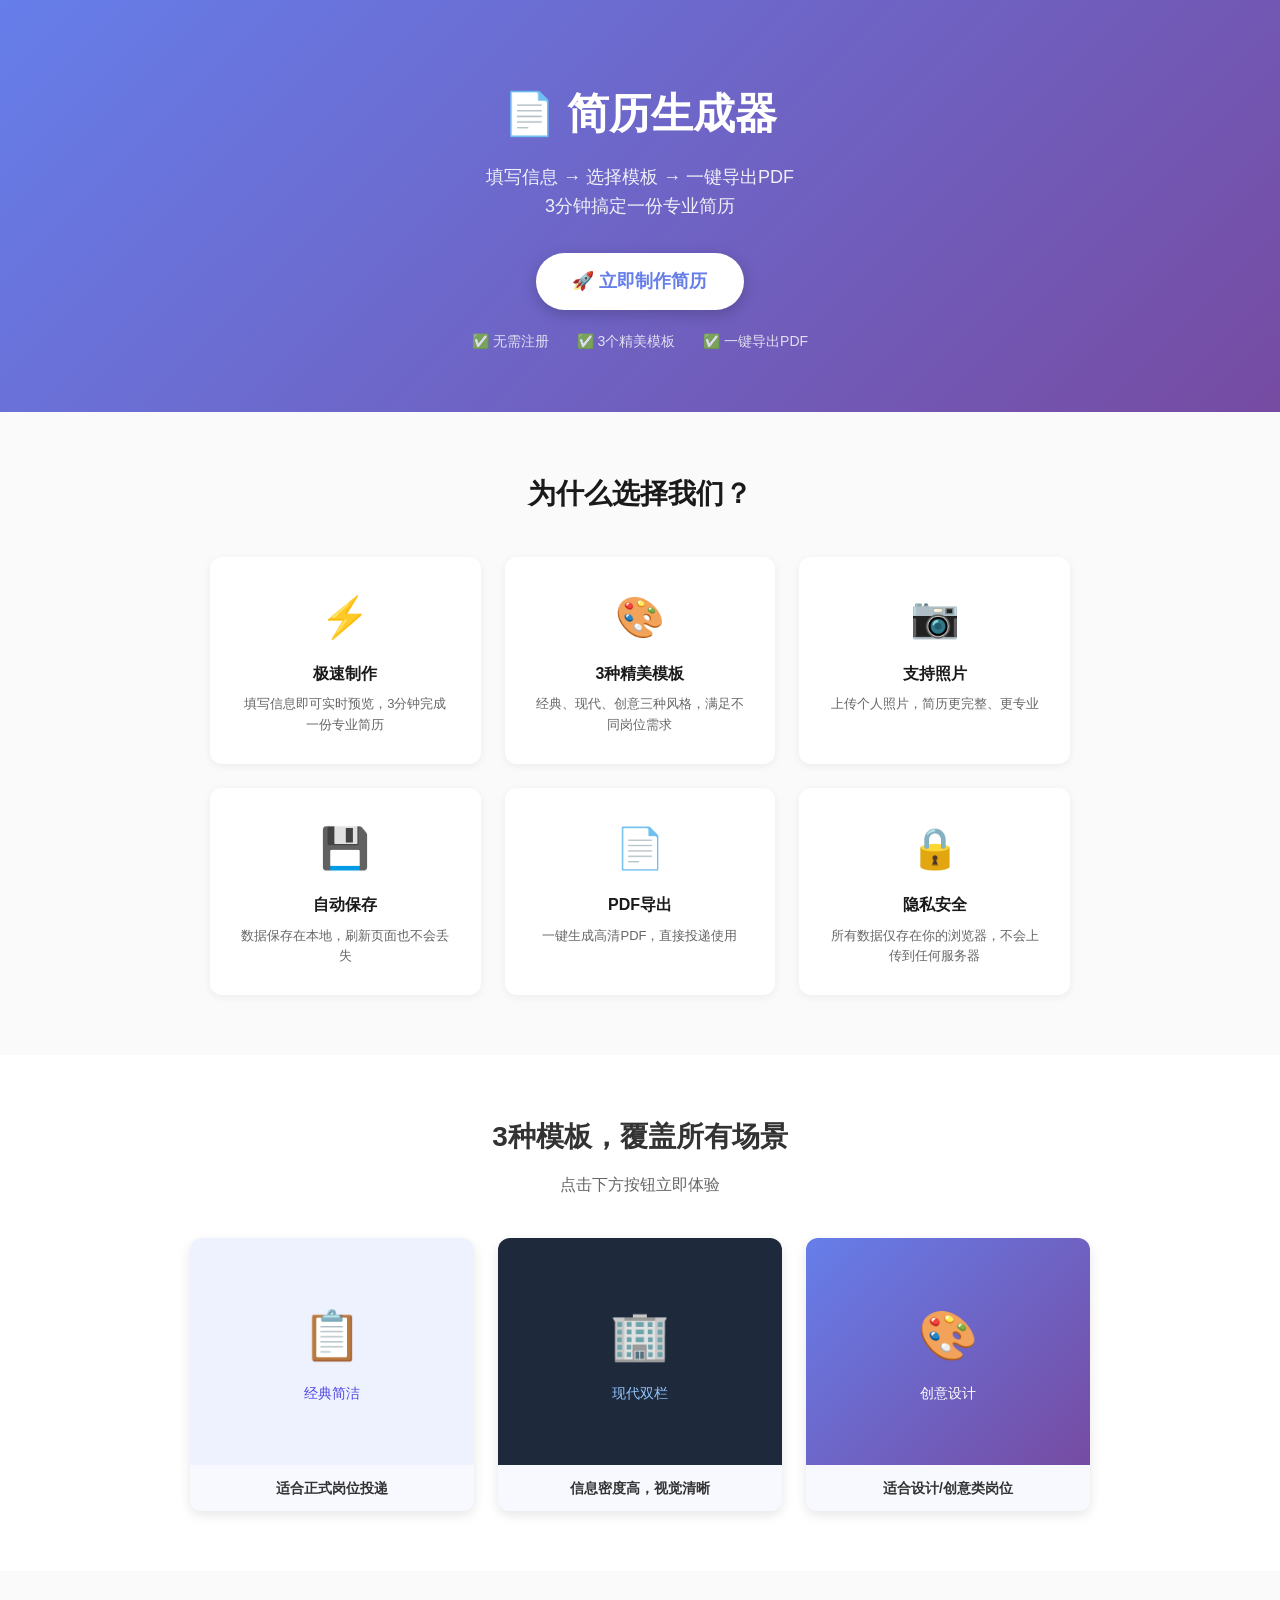
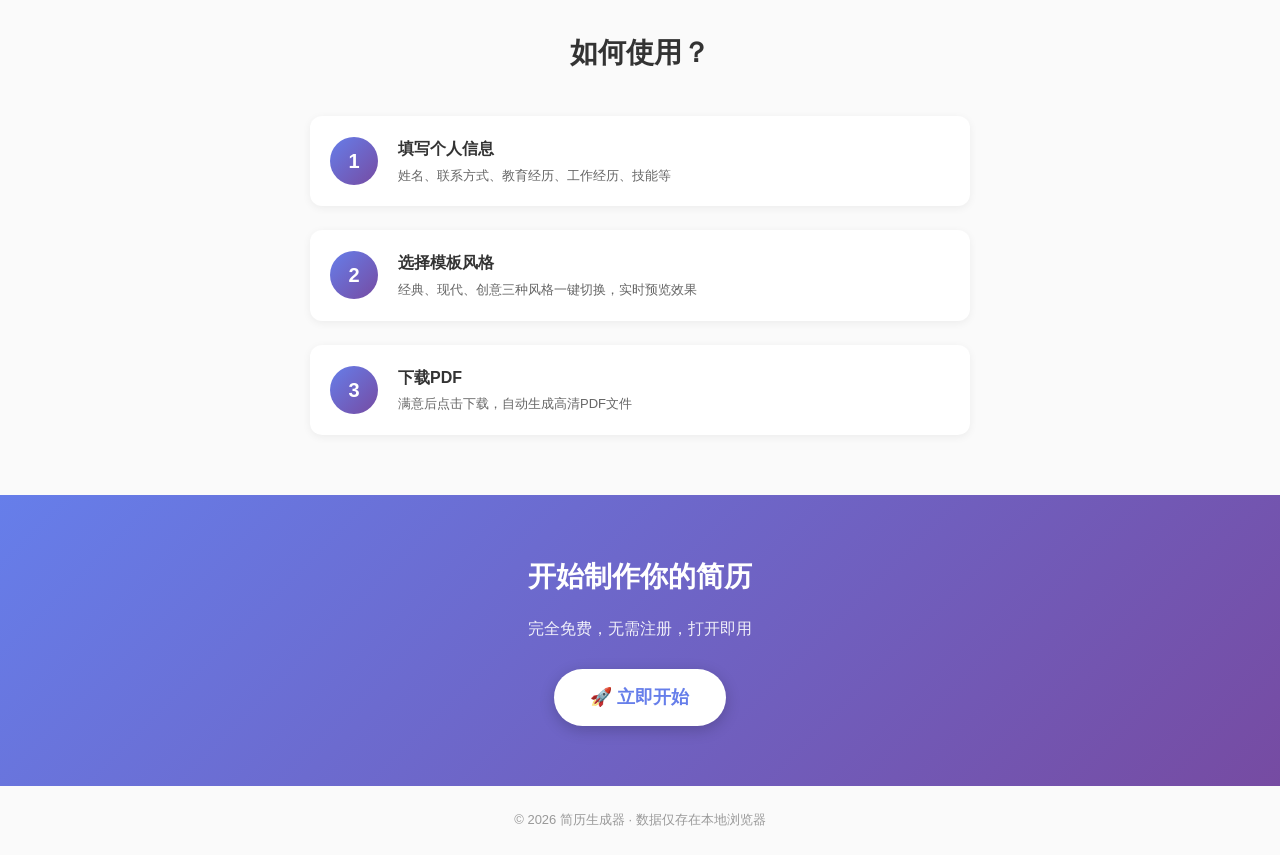
==== landing.html @ 91a82c97 "Initial commit: resume generator with 3 templates" ====
<!DOCTYPE html>
<html lang="zh-CN">
<head>
    <meta charset="UTF-8">
    <meta name="viewport" content="width=device-width, initial-scale=1.0">
    <title>简历生成器 - 3秒生成精美简历，一键导出PDF</title>
    <meta name="description" content="在线简历生成器，3个精美模板，实时预览，一键导出PDF。无需注册，免费使用。">
    <style>
        * { margin: 0; padding: 0; box-sizing: border-box; }
        body {
            font-family: -apple-system, "Microsoft YaHei", "PingFang SC", sans-serif;
            background: #fafafa;
            color: #333;
            line-height: 1.6;
        }

        /* Hero */
        .hero {
            background: linear-gradient(135deg, #667eea 0%, #764ba2 100%);
            color: #fff;
            text-align: center;
            padding: 80px 20px 60px;
        }
        .hero h1 {
            font-size: 42px;
            font-weight: 800;
            margin-bottom: 16px;
        }
        .hero p {
            font-size: 18px;
            opacity: 0.9;
            max-width: 600px;
            margin: 0 auto 32px;
        }
        .hero-cta {
            display: inline-block;
            background: #fff;
            color: #667eea;
            padding: 14px 36px;
            border-radius: 30px;
            font-size: 18px;
            font-weight: 700;
            text-decoration: none;
            transition: transform 0.2s, box-shadow 0.2s;
            box-shadow: 0 4px 15px rgba(0,0,0,0.2);
        }
        .hero-cta:hover {
            transform: translateY(-2px);
            box-shadow: 0 6px 20px rgba(0,0,0,0.3);
        }
        .hero-badges {
            margin-top: 20px;
            font-size: 14px;
            opacity: 0.8;
        }
        .hero-badges span {
            margin: 0 12px;
        }

        /* Features */
        .features {
            max-width: 900px;
            margin: 0 auto;
            padding: 60px 20px;
        }
        .features h2 {
            text-align: center;
            font-size: 28px;
            margin-bottom: 40px;
            color: #1a1a1a;
        }
        .feature-grid {
            display: grid;
            grid-template-columns: repeat(3, 1fr);
            gap: 24px;
        }
        .feature-card {
            background: #fff;
            border-radius: 12px;
            padding: 28px;
            text-align: center;
            box-shadow: 0 2px 8px rgba(0,0,0,0.06);
            transition: transform 0.2s;
        }
        .feature-card:hover {
            transform: translateY(-4px);
        }
        .feature-icon {
            font-size: 40px;
            margin-bottom: 12px;
        }
        .feature-card h3 {
            font-size: 16px;
            margin-bottom: 8px;
            color: #1a1a1a;
        }
        .feature-card p {
            font-size: 13px;
            color: #666;
        }

        /* Templates Preview */
        .templates {
            background: #fff;
            padding: 60px 20px;
        }
        .templates h2 {
            text-align: center;
            font-size: 28px;
            margin-bottom: 12px;
        }
        .templates .subtitle {
            text-align: center;
            color: #666;
            margin-bottom: 40px;
        }
        .template-grid {
            max-width: 900px;
            margin: 0 auto;
            display: grid;
            grid-template-columns: repeat(3, 1fr);
            gap: 24px;
        }
        .template-card {
            border-radius: 12px;
            overflow: hidden;
            box-shadow: 0 4px 12px rgba(0,0,0,0.1);
            transition: transform 0.2s;
        }
        .template-card:hover {
            transform: scale(1.03);
        }
        .template-card img {
            width: 100%;
            display: block;
        }
        .template-card .label {
            background: #f8f9ff;
            padding: 12px;
            text-align: center;
            font-weight: 600;
            font-size: 14px;
        }

        /* How to use */
        .howto {
            max-width: 700px;
            margin: 0 auto;
            padding: 60px 20px;
        }
        .howto h2 {
            text-align: center;
            font-size: 28px;
            margin-bottom: 40px;
        }
        .steps {
            display: flex;
            flex-direction: column;
            gap: 24px;
        }
        .step {
            display: flex;
            align-items: center;
            gap: 20px;
            background: #fff;
            padding: 20px;
            border-radius: 12px;
            box-shadow: 0 2px 8px rgba(0,0,0,0.06);
        }
        .step-num {
            width: 48px;
            height: 48px;
            background: linear-gradient(135deg, #667eea, #764ba2);
            color: #fff;
            border-radius: 50%;
            display: flex;
            align-items: center;
            justify-content: center;
            font-size: 20px;
            font-weight: 700;
            flex-shrink: 0;
        }
        .step-text h3 {
            font-size: 16px;
            margin-bottom: 4px;
        }
        .step-text p {
            font-size: 13px;
            color: #666;
        }

        /* CTA Bottom */
        .cta-bottom {
            background: linear-gradient(135deg, #667eea 0%, #764ba2 100%);
            color: #fff;
            text-align: center;
            padding: 60px 20px;
        }
        .cta-bottom h2 {
            font-size: 28px;
            margin-bottom: 16px;
        }
        .cta-bottom p {
            font-size: 16px;
            opacity: 0.9;
            margin-bottom: 28px;
        }
        .cta-bottom .hero-cta {
            background: #fff;
            color: #667eea;
        }

        /* Footer */
        footer {
            text-align: center;
            padding: 24px;
            color: #999;
            font-size: 13px;
        }

        /* Responsive */
        @media (max-width: 700px) {
            .hero h1 { font-size: 28px; }
            .feature-grid, .template-grid { grid-template-columns: 1fr; }
            .hero { padding: 50px 20px 40px; }
        }
    </style>
</head>
<body>

<section class="hero">
    <h1>📄 简历生成器</h1>
    <p>填写信息 → 选择模板 → 一键导出PDF<br>3分钟搞定一份专业简历</p>
    <a href="index.html" class="hero-cta">🚀 立即制作简历</a>
    <div class="hero-badges">
        <span>✅ 无需注册</span>
        <span>✅ 3个精美模板</span>
        <span>✅ 一键导出PDF</span>
    </div>
</section>

<section class="features">
    <h2>为什么选择我们？</h2>
    <div class="feature-grid">
        <div class="feature-card">
            <div class="feature-icon">⚡</div>
            <h3>极速制作</h3>
            <p>填写信息即可实时预览，3分钟完成一份专业简历</p>
        </div>
        <div class="feature-card">
            <div class="feature-icon">🎨</div>
            <h3>3种精美模板</h3>
            <p>经典、现代、创意三种风格，满足不同岗位需求</p>
        </div>
        <div class="feature-card">
            <div class="feature-icon">📷</div>
            <h3>支持照片</h3>
            <p>上传个人照片，简历更完整、更专业</p>
        </div>
        <div class="feature-card">
            <div class="feature-icon">💾</div>
            <h3>自动保存</h3>
            <p>数据保存在本地，刷新页面也不会丢失</p>
        </div>
        <div class="feature-card">
            <div class="feature-icon">📄</div>
            <h3>PDF导出</h3>
            <p>一键生成高清PDF，直接投递使用</p>
        </div>
        <div class="feature-card">
            <div class="feature-icon">🔒</div>
            <h3>隐私安全</h3>
            <p>所有数据仅存在你的浏览器，不会上传到任何服务器</p>
        </div>
    </div>
</section>

<section class="templates">
    <h2>3种模板，覆盖所有场景</h2>
    <p class="subtitle">点击下方按钮立即体验</p>
    <div class="template-grid">
        <div class="template-card">
            <div style="background:#eef2ff;padding:60px 20px;text-align:center;">
                <div style="font-size:48px;">📋</div>
                <div style="font-size:14px;color:#4f46e5;margin-top:8px;">经典简洁</div>
            </div>
            <div class="label">适合正式岗位投递</div>
        </div>
        <div class="template-card">
            <div style="background:#1e293b;padding:60px 20px;text-align:center;">
                <div style="font-size:48px;">🏢</div>
                <div style="font-size:14px;color:#93c5fd;margin-top:8px;">现代双栏</div>
            </div>
            <div class="label">信息密度高，视觉清晰</div>
        </div>
        <div class="template-card">
            <div style="background:linear-gradient(135deg,#667eea,#764ba2);padding:60px 20px;text-align:center;">
                <div style="font-size:48px;">🎨</div>
                <div style="font-size:14px;color:#fff;margin-top:8px;">创意设计</div>
            </div>
            <div class="label">适合设计/创意类岗位</div>
        </div>
    </div>
</section>

<section class="howto">
    <h2>如何使用？</h2>
    <div class="steps">
        <div class="step">
            <div class="step-num">1</div>
            <div class="step-text">
                <h3>填写个人信息</h3>
                <p>姓名、联系方式、教育经历、工作经历、技能等</p>
            </div>
        </div>
        <div class="step">
            <div class="step-num">2</div>
            <div class="step-text">
                <h3>选择模板风格</h3>
                <p>经典、现代、创意三种风格一键切换，实时预览效果</p>
            </div>
        </div>
        <div class="step">
            <div class="step-num">3</div>
            <div class="step-text">
                <h3>下载PDF</h3>
                <p>满意后点击下载，自动生成高清PDF文件</p>
            </div>
        </div>
    </div>
</section>

<section class="cta-bottom">
    <h2>开始制作你的简历</h2>
    <p>完全免费，无需注册，打开即用</p>
    <a href="index.html" class="hero-cta">🚀 立即开始</a>
</section>

<footer>
    <p>© 2026 简历生成器 · 数据仅存在本地浏览器</p>
</footer>

</body>
</html>
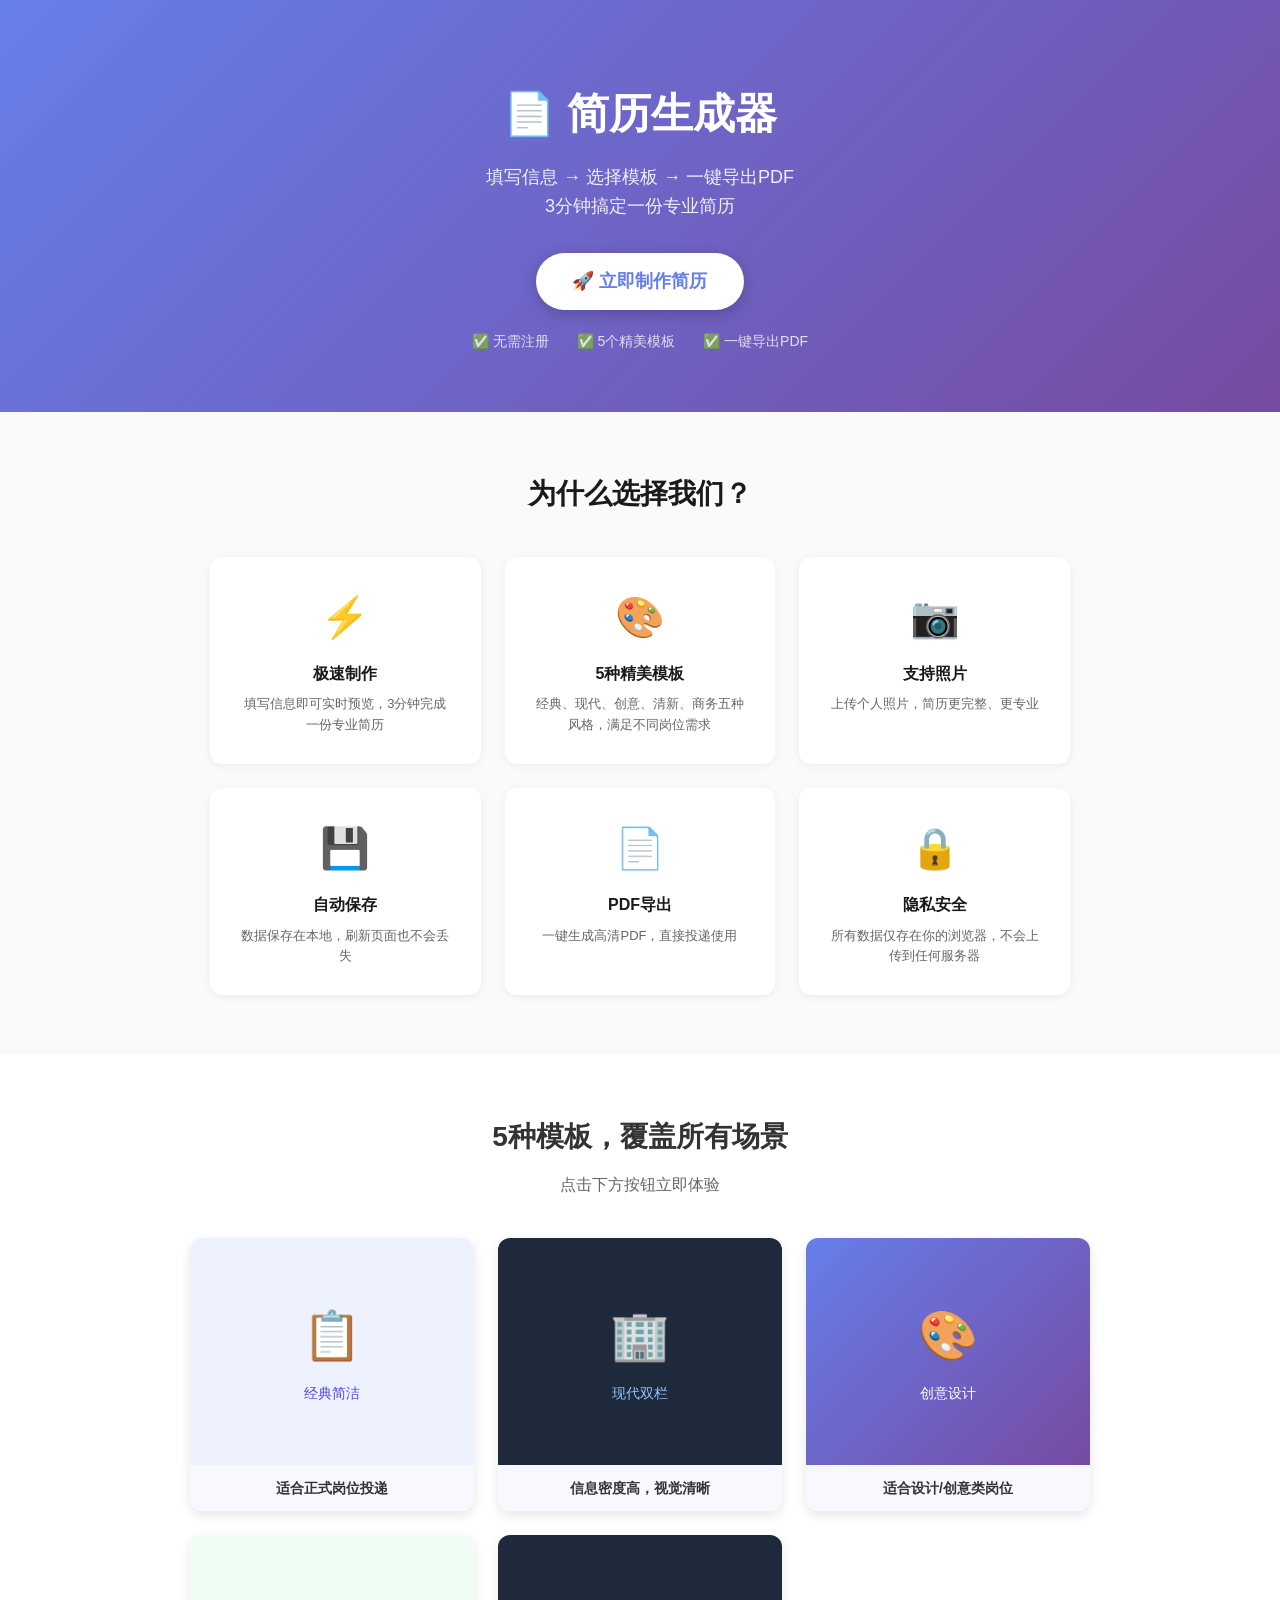
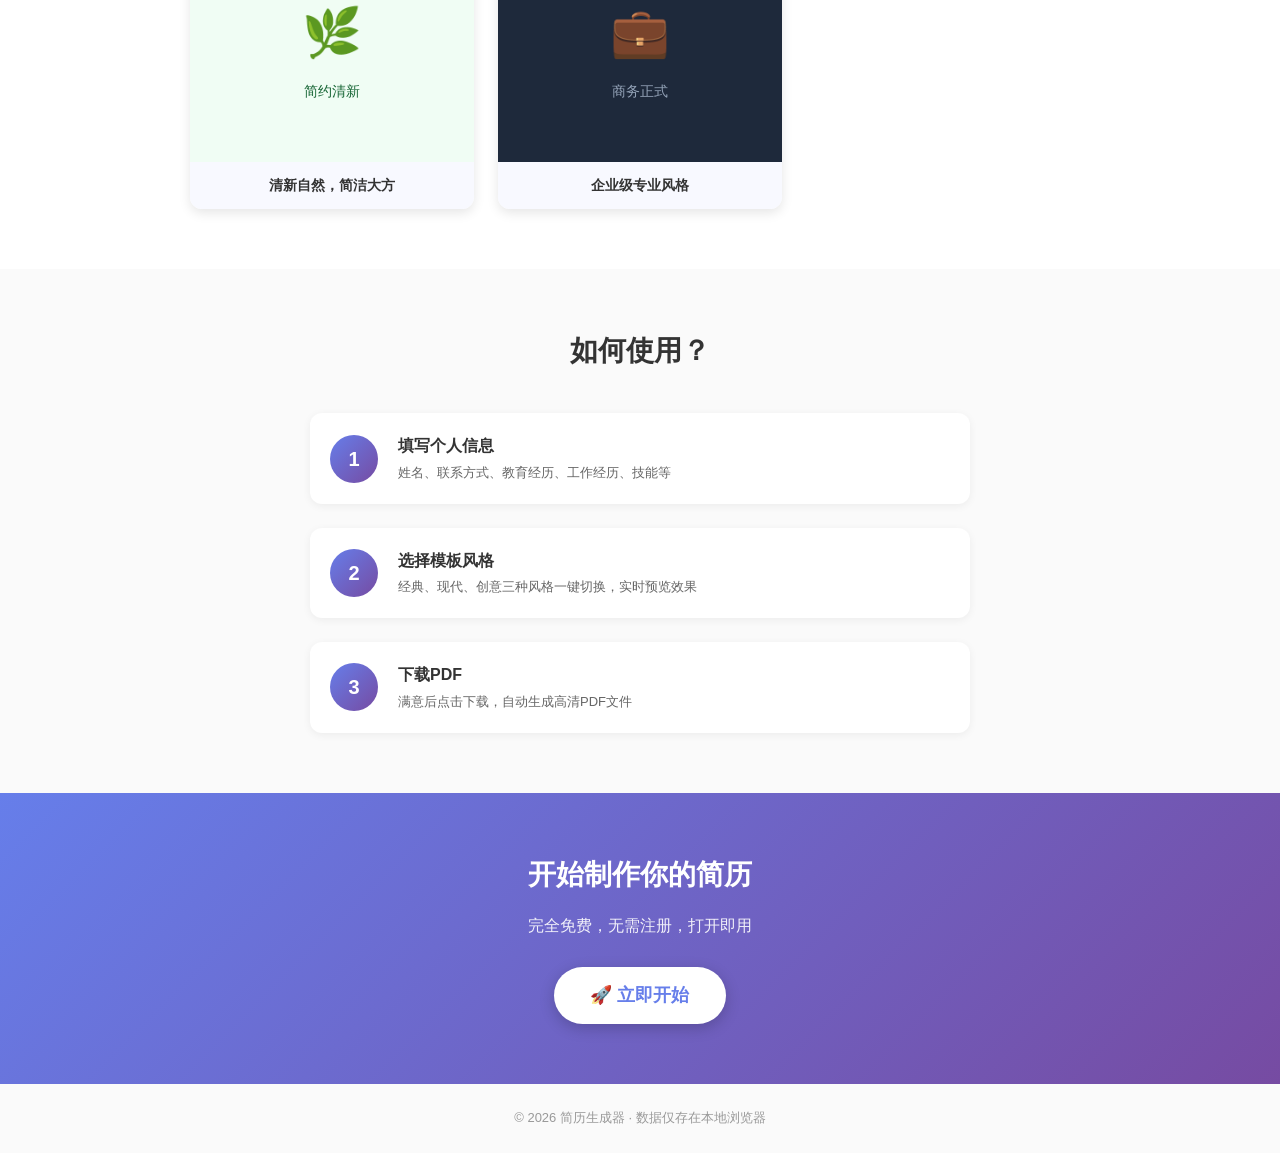
==== commit 1992336d: "Add 2 new templates: Fresh & Business (total 5)" ====
--- a/landing.html
+++ b/landing.html
@@ -4,7 +4,7 @@
     <meta charset="UTF-8">
     <meta name="viewport" content="width=device-width, initial-scale=1.0">
     <title>简历生成器 - 3秒生成精美简历，一键导出PDF</title>
-    <meta name="description" content="在线简历生成器，3个精美模板，实时预览，一键导出PDF。无需注册，免费使用。">
+    <meta name="description" content="在线简历生成器，5个精美模板，实时预览，一键导出PDF。无需注册，免费使用。">
     <style>
         * { margin: 0; padding: 0; box-sizing: border-box; }
         body {
@@ -234,7 +234,7 @@
     <a href="index.html" class="hero-cta">🚀 立即制作简历</a>
     <div class="hero-badges">
         <span>✅ 无需注册</span>
-        <span>✅ 3个精美模板</span>
+        <span>✅ 5个精美模板</span>
         <span>✅ 一键导出PDF</span>
     </div>
 </section>
@@ -249,8 +249,8 @@
         </div>
         <div class="feature-card">
             <div class="feature-icon">🎨</div>
-            <h3>3种精美模板</h3>
-            <p>经典、现代、创意三种风格，满足不同岗位需求</p>
+            <h3>5种精美模板</h3>
+            <p>经典、现代、创意、清新、商务五种风格，满足不同岗位需求</p>
         </div>
         <div class="feature-card">
             <div class="feature-icon">📷</div>
@@ -276,7 +276,7 @@
 </section>
 
 <section class="templates">
-    <h2>3种模板，覆盖所有场景</h2>
+    <h2>5种模板，覆盖所有场景</h2>
     <p class="subtitle">点击下方按钮立即体验</p>
     <div class="template-grid">
         <div class="template-card">
@@ -299,6 +299,20 @@
                 <div style="font-size:14px;color:#fff;margin-top:8px;">创意设计</div>
             </div>
             <div class="label">适合设计/创意类岗位</div>
+        </div>
+        <div class="template-card">
+            <div style="background:#f0fdf4;padding:60px 20px;text-align:center;">
+                <div style="font-size:48px;">🌿</div>
+                <div style="font-size:14px;color:#166534;margin-top:8px;">简约清新</div>
+            </div>
+            <div class="label">清新自然，简洁大方</div>
+        </div>
+        <div class="template-card">
+            <div style="background:#1e293b;padding:60px 20px;text-align:center;">
+                <div style="font-size:48px;">💼</div>
+                <div style="font-size:14px;color:#94a3b8;margin-top:8px;">商务正式</div>
+            </div>
+            <div class="label">企业级专业风格</div>
         </div>
     </div>
 </section>
